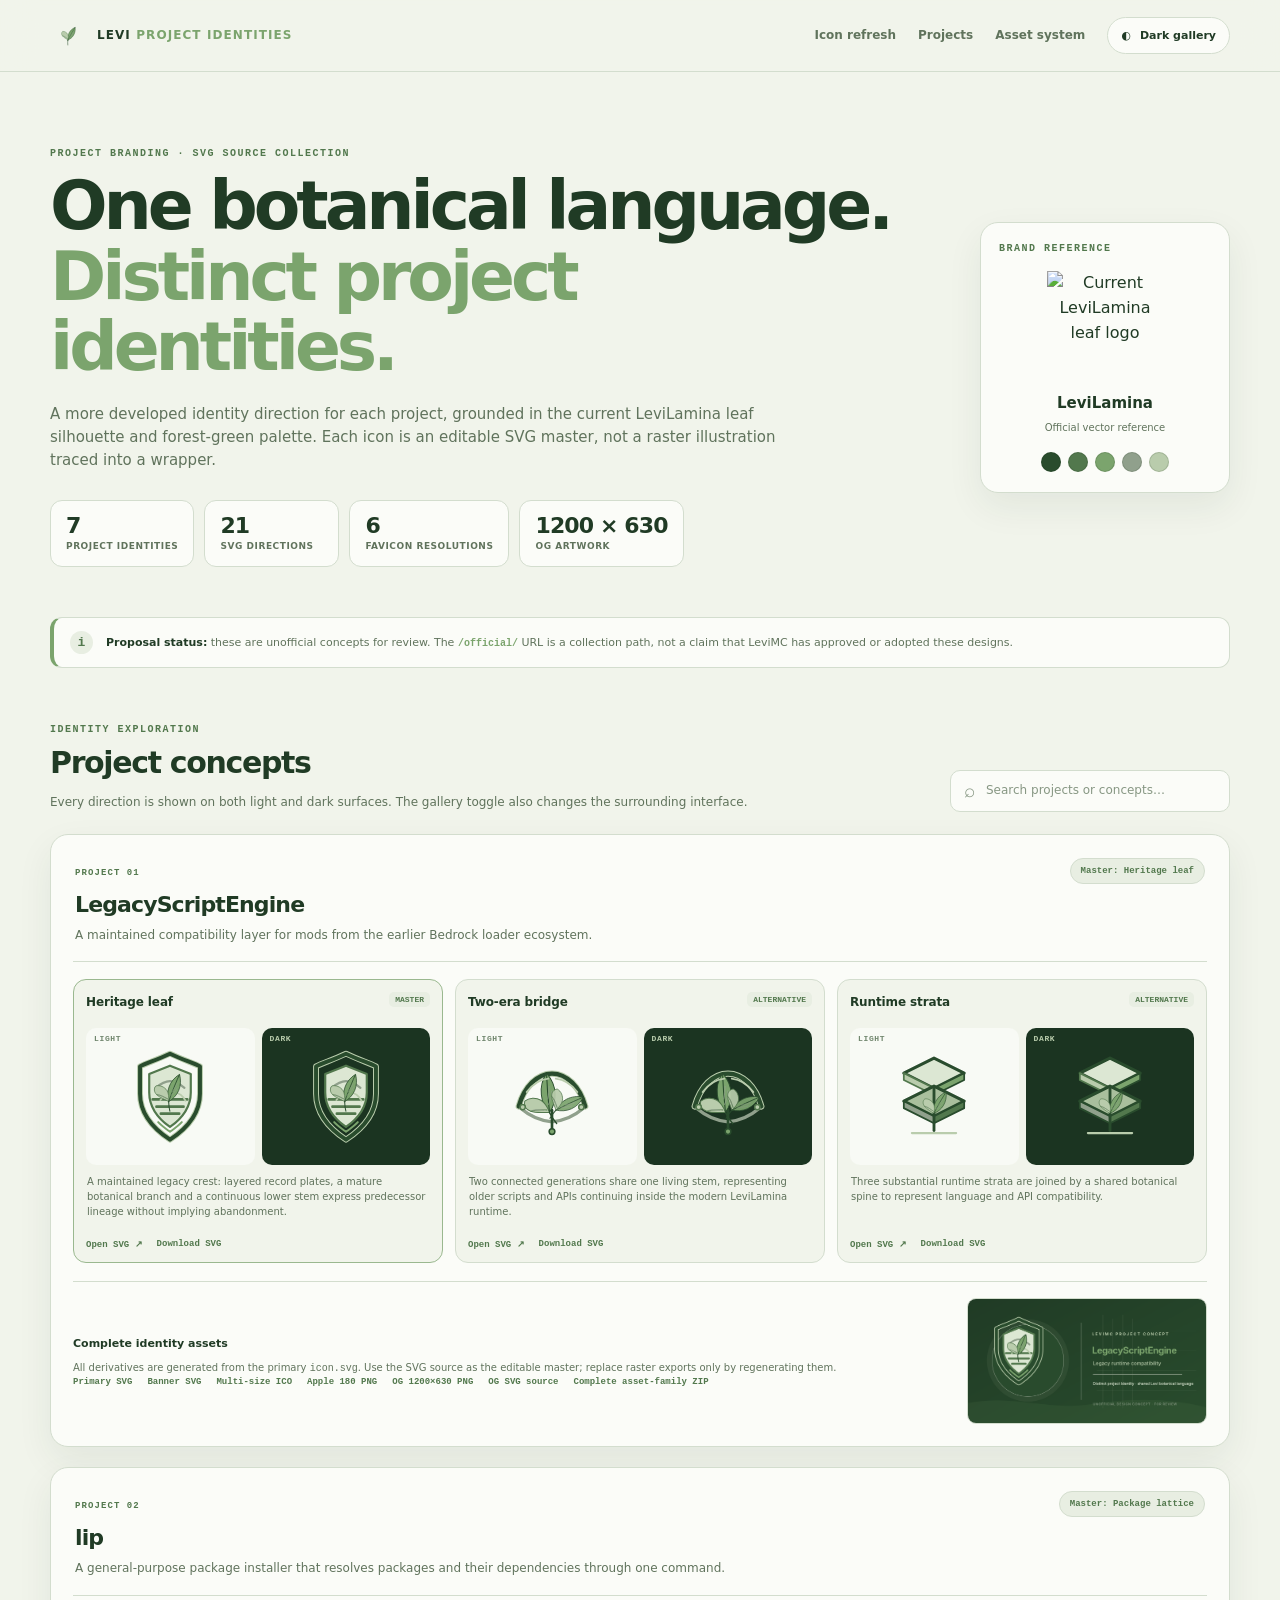
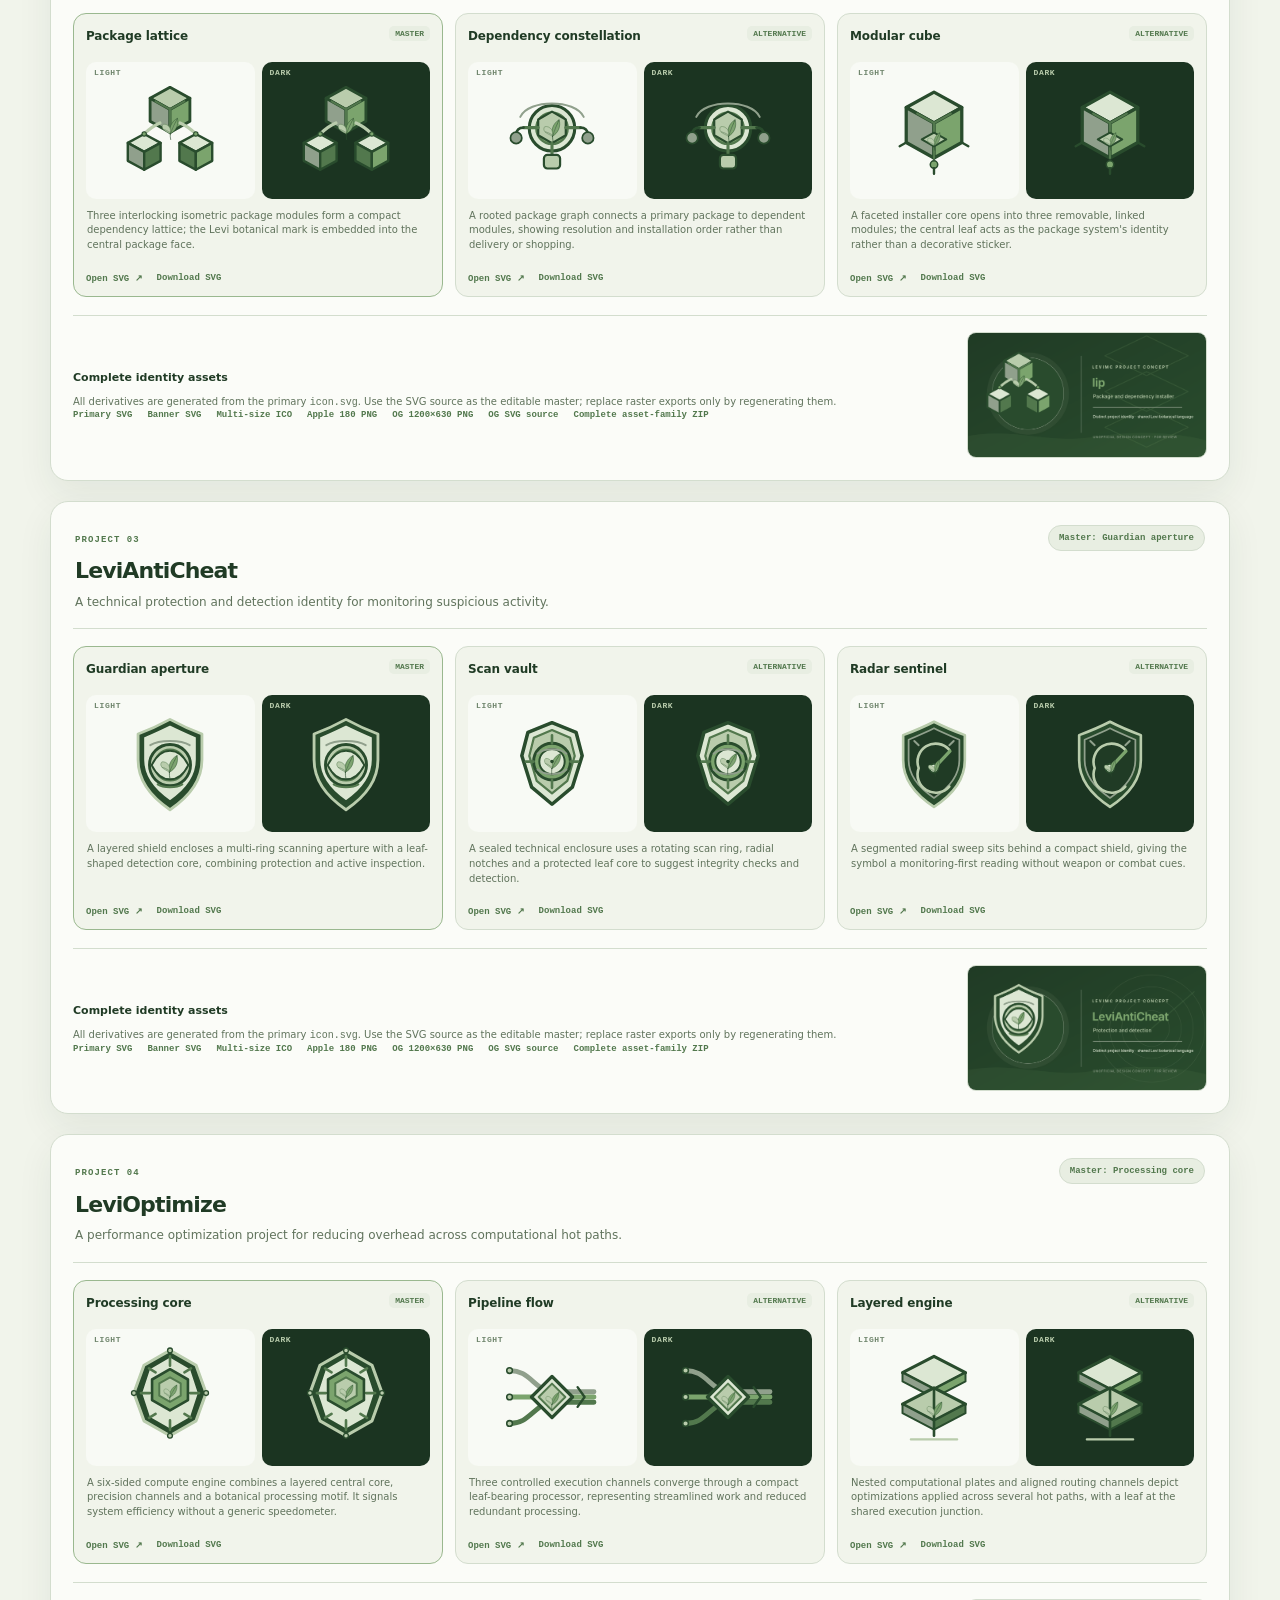
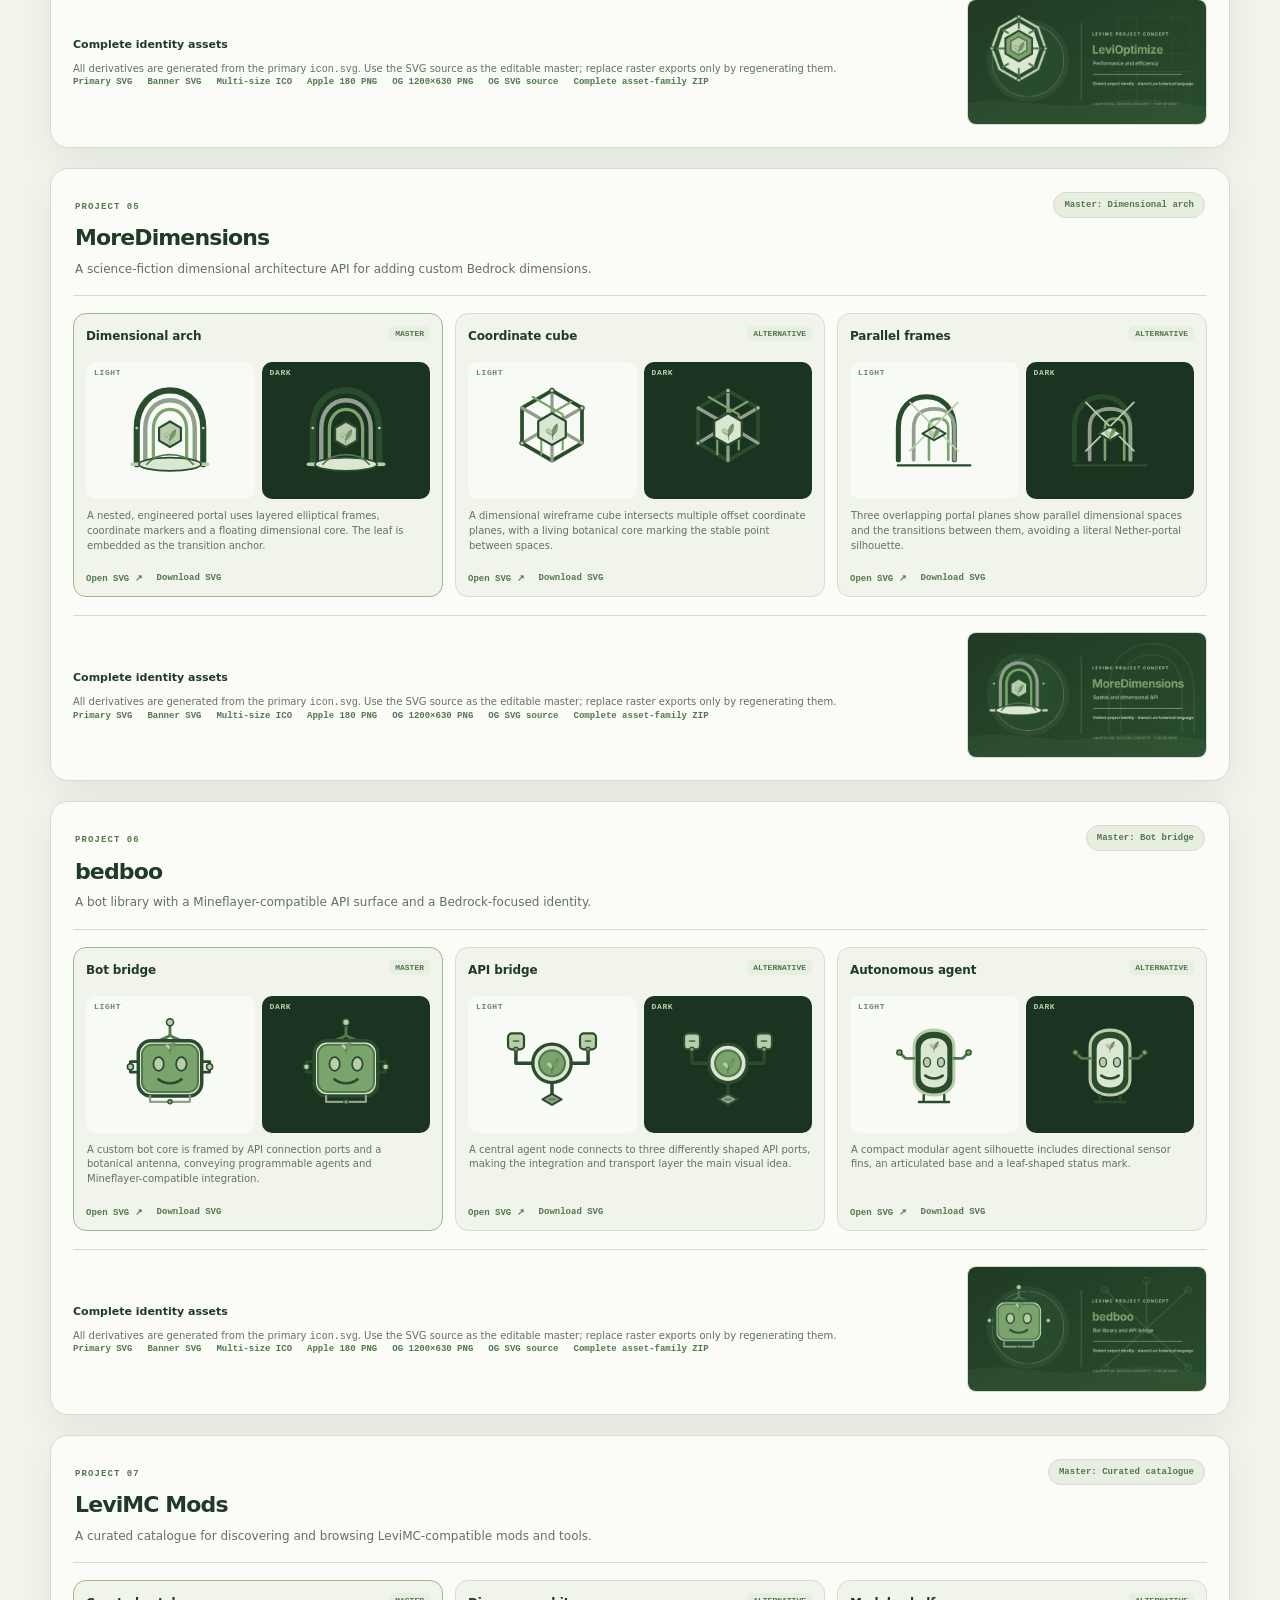
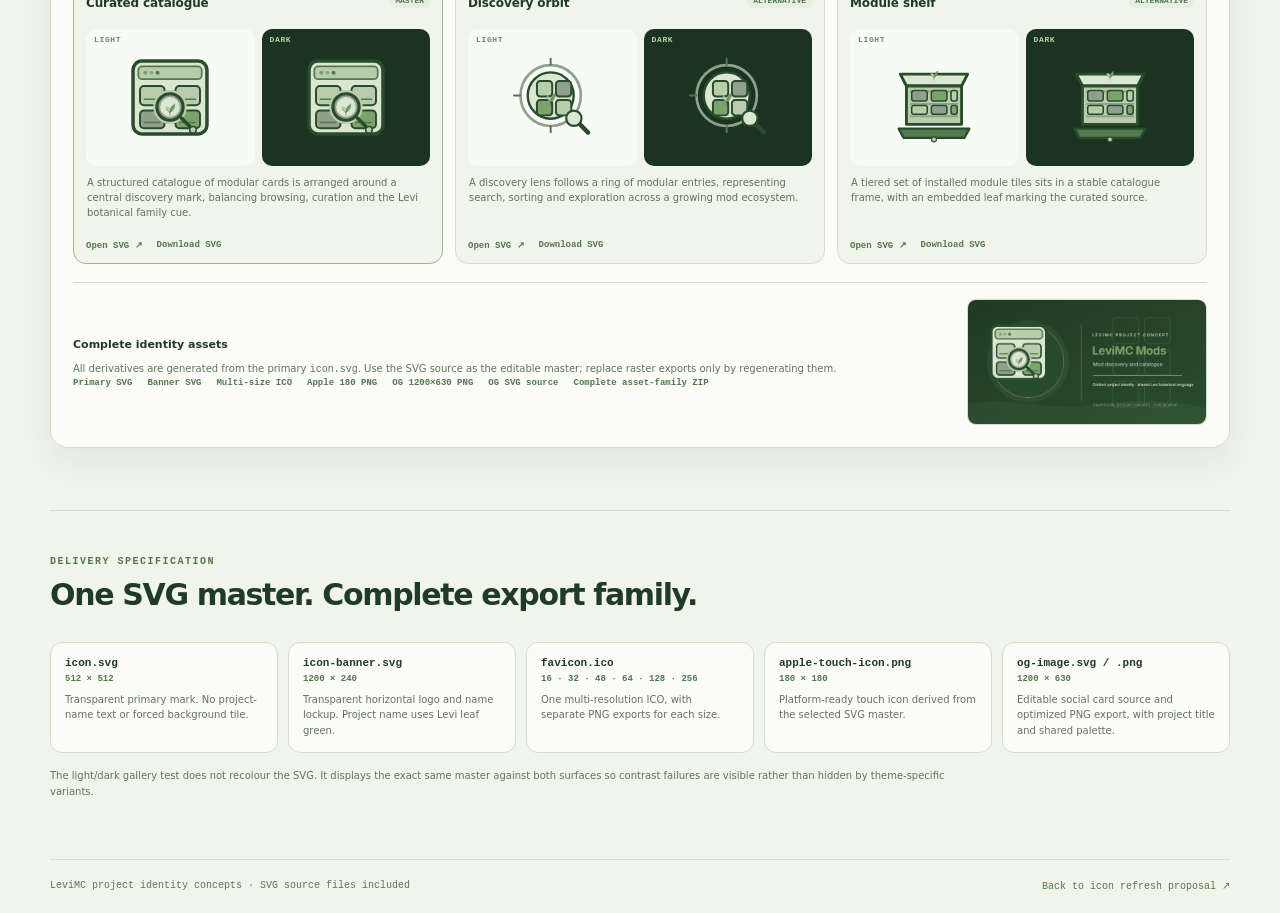
==== official/index.html @ 2d6e5cf1 "v2 Signed-off-by: indpriyanshuraj <243560345+indpriyanshuraj@users.noreply.github.com>" ====
<!doctype html>
<html lang="en" data-theme="light">
<head>
  <meta charset="utf-8">
  <meta name="viewport" content="width=device-width, initial-scale=1">
  <meta name="theme-color" content="#f1f4eb">
  <meta name="description" content="SVG identity concepts for LeviMC projects, using the LeviLamina botanical palette and paired light/dark neutrality previews.">
  <meta property="og:type" content="website">
  <meta property="og:title" content="LeviMC Project Identities — SVG Concepts">
  <meta property="og:description" content="A coherent botanical identity family for LeviMC projects, with editable SVG masters and complete icon exports.">
  <meta property="og:image" content="og-image.png">
  <meta name="twitter:card" content="summary_large_image">
  <meta name="twitter:image" content="og-image.png">
  <title>LeviMC Project Identities — SVG Concepts</title>
  <link rel="icon" href="favicon.ico" sizes="any">
  <link rel="icon" href="site-icon.svg" type="image/svg+xml">
  <link rel="apple-touch-icon" href="apple-touch-icon.png">
  <link rel="stylesheet" href="styles.css">
  <script src="app.js" defer></script>
</head>
<body>
  <header class="topbar">
    <a class="brand" href="../" aria-label="Levi icon proposal home">
      <img src="site-icon.svg" alt="" width="36" height="36">
      <span>LEVI <b>PROJECT IDENTITIES</b></span>
    </a>
    <nav aria-label="Primary navigation">
      <a href="../">Icon refresh</a>
      <a href="#projects">Projects</a>
      <a href="#assets">Asset system</a>
      <button id="theme-toggle" class="theme-toggle" type="button" aria-pressed="false">
        <span id="theme-icon" aria-hidden="true">◐</span>
        <span id="theme-label">Dark gallery</span>
      </button>
    </nav>
  </header>

  <main>
    <section class="hero wrap">
      <div class="hero-copy">
        <p class="eyebrow">PROJECT BRANDING · SVG SOURCE COLLECTION</p>
        <h1>One botanical language.<br><span>Distinct project identities.</span></h1>
        <p class="intro">A more developed identity direction for each project, grounded in the current LeviLamina leaf silhouette and forest-green palette. Each icon is an editable SVG master, not a raster illustration traced into a wrapper.</p>
        <div class="summary">
          <div><strong id="project-count">7</strong><span>project identities</span></div>
          <div><strong id="icon-count">21</strong><span>SVG directions</span></div>
          <div><strong>6</strong><span>favicon resolutions</span></div>
          <div><strong>1200 × 630</strong><span>OG artwork</span></div>
        </div>
      </div>
      <aside class="reference-card">
        <p class="eyebrow">BRAND REFERENCE</p>
        <img src="https://raw.githubusercontent.com/LiteLDev/LeviLamina/main/docs/main/contents/logo.svg" alt="Current LeviLamina leaf logo" width="116" height="116" loading="lazy">
        <strong>LeviLamina</strong>
        <span>Official vector reference</span>
        <div class="swatches" aria-label="LeviLamina colour palette">
          <i title="#294c2d" style="--swatch:#294c2d"></i>
          <i title="#52784d" style="--swatch:#52784d"></i>
          <i title="#7ba46d" style="--swatch:#7ba46d"></i>
          <i title="#90a08c" style="--swatch:#90a08c"></i>
          <i title="#b9ccac" style="--swatch:#b9ccac"></i>
        </div>
      </aside>
    </section>

    <section class="notice wrap">
      <span class="notice-mark" aria-hidden="true">i</span>
      <p><strong>Proposal status:</strong> these are unofficial concepts for review. The <code>/official/</code> URL is a collection path, not a claim that LeviMC has approved or adopted these designs.</p>
    </section>

    <section class="toolbar wrap" id="projects">
      <div>
        <p class="eyebrow">IDENTITY EXPLORATION</p>
        <h2>Project concepts</h2>
        <p class="toolbar-copy">Every direction is shown on both light and dark surfaces. The gallery toggle also changes the surrounding interface.</p>
      </div>
      <label class="search"><span aria-hidden="true">⌕</span><input id="search" type="search" placeholder="Search projects or concepts…" autocomplete="off"></label>
    </section>

    <section id="project-list" class="project-list wrap" aria-live="polite"></section>
    <p id="empty" class="empty wrap" hidden>No matching project concepts.</p>

    <section class="asset-system wrap" id="assets">
      <p class="eyebrow">DELIVERY SPECIFICATION</p>
      <h2>One SVG master. Complete export family.</h2>
      <div class="asset-grid">
        <article><strong>icon.svg</strong><span>512 × 512</span><p>Transparent primary mark. No project-name text or forced background tile.</p></article>
        <article><strong>icon-banner.svg</strong><span>1200 × 240</span><p>Transparent horizontal logo and name lockup. Project name uses Levi leaf green.</p></article>
        <article><strong>favicon.ico</strong><span>16 · 32 · 48 · 64 · 128 · 256</span><p>One multi-resolution ICO, with separate PNG exports for each size.</p></article>
        <article><strong>apple-touch-icon.png</strong><span>180 × 180</span><p>Platform-ready touch icon derived from the selected SVG master.</p></article>
        <article><strong>og-image.svg / .png</strong><span>1200 × 630</span><p>Editable social card source and optimized PNG export, with project title and shared palette.</p></article>
      </div>
      <p class="asset-note">The light/dark gallery test does not recolour the SVG. It displays the exact same master against both surfaces so contrast failures are visible rather than hidden by theme-specific variants.</p>
    </section>
  </main>

  <footer class="wrap footer">
    <span>LeviMC project identity concepts · SVG source files included</span>
    <span><a href="../">Back to icon refresh proposal ↗</a></span>
  </footer>
</body>
</html>
---- official/styles.css ----
:root {
  color-scheme: light;
  --page: #f1f4eb;
  --surface: #fbfcf8;
  --surface-2: #e8eee2;
  --ink: #203b25;
  --muted: #60735c;
  --quiet: #879783;
  --line: #d3ddce;
  --green: #52784d;
  --leaf: #7ba46d;
  --pale: #b9ccac;
  --preview-light: #f8faf5;
  --preview-dark: #1b3421;
  --shadow: 0 14px 36px rgba(32, 59, 37, .07);
  --sans: Inter, ui-sans-serif, system-ui, -apple-system, BlinkMacSystemFont, "Segoe UI", sans-serif;
  --mono: ui-monospace, SFMono-Regular, Consolas, monospace;
}
:root[data-theme="dark"] {
  color-scheme: dark;
  --page: #142619;
  --surface: #1c3322;
  --surface-2: #243d29;
  --ink: #e5eddf;
  --muted: #b0c2aa;
  --quiet: #91a48b;
  --line: #38523b;
  --green: #9eb995;
  --leaf: #9bc18b;
  --pale: #b9ccac;
  --shadow: 0 14px 36px rgba(0, 0, 0, .18);
}
* { box-sizing: border-box; }
html { scroll-behavior: smooth; }
body { margin: 0; background: var(--page); color: var(--ink); font-family: var(--sans); line-height: 1.55; transition: background .2s, color .2s; }
a { color: inherit; text-decoration: none; }
button, input { font: inherit; }
.wrap { width: min(1180px, calc(100% - 40px)); margin-inline: auto; }
.topbar { min-height: 72px; position: sticky; top: 0; z-index: 5; display: flex; justify-content: space-between; align-items: center; gap: 18px; padding: 0 max(20px, calc((100% - 1180px)/2)); border-bottom: 1px solid var(--line); background: color-mix(in srgb, var(--page) 91%, transparent); backdrop-filter: blur(16px); }
.brand { display: inline-flex; align-items: center; gap: 11px; font-size: 12px; font-weight: 850; letter-spacing: .09em; }
.brand img { display: block; object-fit: contain; }
.brand b { color: var(--leaf); }
.topbar nav { display: flex; align-items: center; gap: 22px; color: var(--muted); font-size: 12px; font-weight: 700; }
.topbar nav a:hover { color: var(--leaf); }
.theme-toggle { display: inline-flex; align-items: center; gap: 9px; border: 1px solid var(--line); border-radius: 999px; padding: 9px 13px; background: var(--surface); color: var(--ink); font-size: 11px; font-weight: 750; cursor: pointer; }
.theme-toggle:hover { border-color: var(--leaf); }
.hero { display: grid; grid-template-columns: minmax(0,1fr) 250px; align-items: center; gap: 48px; padding-top: 76px; padding-bottom: 46px; }
.eyebrow { margin: 0 0 12px; color: var(--green); font: 750 10px var(--mono); letter-spacing: .15em; text-transform: uppercase; }
.hero h1 { margin: 0; font-size: clamp(40px, 5.3vw, 68px); line-height: 1.04; letter-spacing: -.06em; font-weight: 820; }
.hero h1 span { color: var(--leaf); }
.intro { max-width: 740px; margin: 20px 0 0; color: var(--muted); font-size: 15px; }
.summary { display: flex; flex-wrap: wrap; gap: 10px; margin-top: 28px; }
.summary div { display: grid; gap: 1px; min-width: 135px; padding: 12px 15px; border: 1px solid var(--line); border-radius: 12px; background: var(--surface); }
.summary strong { font-size: 22px; line-height: 1.15; letter-spacing: -.04em; }
.summary span { color: var(--muted); font-size: 9px; text-transform: uppercase; letter-spacing: .06em; font-weight: 700; }
.reference-card { display: grid; justify-items: center; gap: 5px; padding: 20px 18px; border: 1px solid var(--line); border-radius: 18px; background: var(--surface); box-shadow: var(--shadow); text-align: center; }
.reference-card .eyebrow { justify-self: start; }
.reference-card img { width: 116px; height: 116px; object-fit: contain; }
.reference-card strong { font-size: 15px; }
.reference-card > span { color: var(--muted); font-size: 10px; }
.swatches { display: flex; gap: 7px; margin-top: 11px; }
.swatches i { width: 20px; height: 20px; display: block; border-radius: 50%; background: var(--swatch); border: 1px solid rgba(20,40,20,.15); }
.notice { display: flex; align-items: center; gap: 13px; margin-top: 4px; padding: 13px 16px; border: 1px solid var(--line); border-left: 4px solid var(--leaf); border-radius: 12px; background: var(--surface); }
.notice-mark { width: 23px; height: 23px; display: grid; place-items: center; flex: 0 0 auto; border-radius: 50%; background: var(--surface-2); color: var(--green); font: 800 13px var(--mono); }
.notice p { margin: 0; color: var(--muted); font-size: 11px; }
.notice strong { color: var(--ink); }
.notice code { color: var(--leaf); font: 700 10px var(--mono); }
.toolbar { display: flex; align-items: end; justify-content: space-between; gap: 25px; padding-top: 56px; padding-bottom: 22px; }
.toolbar .eyebrow { margin-bottom: 5px; }
.toolbar h2, .asset-system h2 { margin: 0; font-size: 30px; letter-spacing: -.045em; }
.toolbar-copy { margin: 7px 0 0; color: var(--muted); font-size: 12px; }
.search { display: flex; align-items: center; gap: 9px; min-width: 280px; height: 42px; padding: 0 13px; border: 1px solid var(--line); border-radius: 10px; background: var(--surface); color: var(--quiet); }
.search span { font-size: 19px; }
.search input { width: 100%; border: 0; outline: 0; background: transparent; color: var(--ink); font-size: 12px; }
.search input::placeholder { color: var(--quiet); }
.project-list { display: grid; gap: 20px; padding-bottom: 62px; }
.project { padding: 22px; border: 1px solid var(--line); border-radius: 18px; background: var(--surface); box-shadow: var(--shadow); }
.project-head { display: flex; justify-content: space-between; gap: 24px; align-items: flex-start; padding: 1px 2px 17px; border-bottom: 1px solid var(--line); }
.project-kicker { color: var(--green); font: 700 9px var(--mono); letter-spacing: .12em; text-transform: uppercase; }
.project h3 { margin: 5px 0 4px; font-size: 22px; letter-spacing: -.04em; }
.project-description { max-width: 760px; margin: 0; color: var(--muted); font-size: 12px; }
.recommended-label { flex: 0 0 auto; padding: 7px 10px; border: 1px solid var(--line); border-radius: 999px; background: var(--surface-2); color: var(--green); font: 700 9px var(--mono); }
.concepts { display: grid; grid-template-columns: repeat(3,minmax(0,1fr)); gap: 12px; padding-top: 17px; }
.concept { min-width: 0; padding: 12px; border: 1px solid var(--line); border-radius: 13px; background: var(--page); }
.concept.recommended { border-color: color-mix(in srgb, var(--leaf) 65%, var(--line)); }
.concept-title-row { display: flex; justify-content: space-between; gap: 8px; align-items: flex-start; min-height: 27px; }
.concept h4 { margin: 1px 0 0; font-size: 12px; letter-spacing: -.01em; }
.concept-tag { flex: 0 0 auto; padding: 3px 6px; border-radius: 5px; background: var(--surface-2); color: var(--green); font: 750 8px var(--mono); text-transform: uppercase; }
.neutrality-preview { display: grid; grid-template-columns: 1fr 1fr; gap: 7px; margin-top: 9px; }
.surface { min-height: 137px; position: relative; display: grid; place-items: center; overflow: hidden; border-radius: 10px; }
.surface img { width: min(82%, 126px); height: min(82%, 126px); object-fit: contain; }
.surface-light { background: var(--preview-light); }
.surface-dark { background: var(--preview-dark); }
.surface-label { position: absolute; left: 8px; top: 6px; font: 700 8px var(--mono); letter-spacing: .08em; }
.surface-light .surface-label { color: #70866d; }
.surface-dark .surface-label { color: #b9ccac; }
.concept p { min-height: 54px; margin: 10px 1px 0; color: var(--muted); font-size: 10px; line-height: 1.48; }
.concept-actions { display: flex; gap: 14px; margin-top: 10px; }
.concept-actions a, .asset-links a { color: var(--green); font: 700 9px var(--mono); }
.concept-actions a:hover, .asset-links a:hover { color: var(--leaf); text-decoration: underline; }
.asset-links { display: flex; flex-wrap: wrap; gap: 8px 15px; padding-top: 9px; border-top: 1px solid var(--line); margin-top: 12px; }
.project-assets { display: grid; grid-template-columns: minmax(0,1fr) 240px; gap: 16px; align-items: center; margin-top: 18px; padding-top: 16px; border-top: 1px solid var(--line); }
.project-assets h4 { margin: 0 0 8px; font-size: 11px; }
.project-assets p { margin: 0; color: var(--muted); font-size: 10px; }
.og-thumb { display: block; width: 100%; aspect-ratio: 1200 / 630; object-fit: cover; border: 1px solid var(--line); border-radius: 9px; }
.project-assets .asset-links { border: 0; margin-top: 0; padding-top: 0; }
.asset-system { padding: 45px 0 60px; border-top: 1px solid var(--line); }
.asset-system .eyebrow { margin-bottom: 5px; }
.asset-grid { display: grid; grid-template-columns: repeat(5,minmax(0,1fr)); gap: 10px; margin-top: 23px; }
.asset-grid article { padding: 14px; border: 1px solid var(--line); border-radius: 12px; background: var(--surface); }
.asset-grid strong { display: block; font: 750 11px var(--mono); }
.asset-grid span { display: block; margin-top: 5px; color: var(--green); font: 700 9px var(--mono); }
.asset-grid p { margin: 8px 0 0; color: var(--muted); font-size: 10px; }
.asset-note { max-width: 900px; margin: 15px 0 0; color: var(--muted); font-size: 10px; }
.empty { padding: 32px 0; color: var(--muted); }
.footer { display: flex; flex-wrap: wrap; justify-content: space-between; gap: 14px; padding: 20px 0 28px; border-top: 1px solid var(--line); color: var(--muted); font: 10px var(--mono); }
.footer a { color: var(--green); }
@media (max-width: 980px) { .hero { grid-template-columns: minmax(0,1fr) 210px; gap: 28px; } .asset-grid { grid-template-columns: repeat(3,minmax(0,1fr)); } }
@media (max-width: 760px) { .topbar { align-items: flex-start; padding: 10px 14px; } .topbar nav { gap: 10px; flex-wrap: wrap; justify-content: flex-end; } .topbar nav a:nth-child(1) { display: none; } .hero { grid-template-columns: 1fr; padding-top: 52px; } .reference-card { display: none; } .toolbar { align-items: flex-start; flex-direction: column; } .search { width: 100%; } .concepts { grid-template-columns: 1fr; } .surface { min-height: 145px; } .project-assets { grid-template-columns: 1fr; } .og-thumb { max-width: 360px; } .recommended-label { display: none; } }
@media (max-width: 520px) { .wrap { width: calc(100% - 26px); } .brand { font-size: 10px; } .brand img { width: 30px; height: 30px; } .topbar nav { font-size: 10px; } .theme-toggle { padding: 7px 9px; } .hero h1 { font-size: 40px; } .intro { font-size: 13px; } .summary { display: grid; grid-template-columns: 1fr 1fr; } .summary div { min-width: 0; } .toolbar h2, .asset-system h2 { font-size: 25px; } .project { padding: 13px; } .project h3 { font-size: 19px; } .asset-grid { grid-template-columns: 1fr 1fr; } }
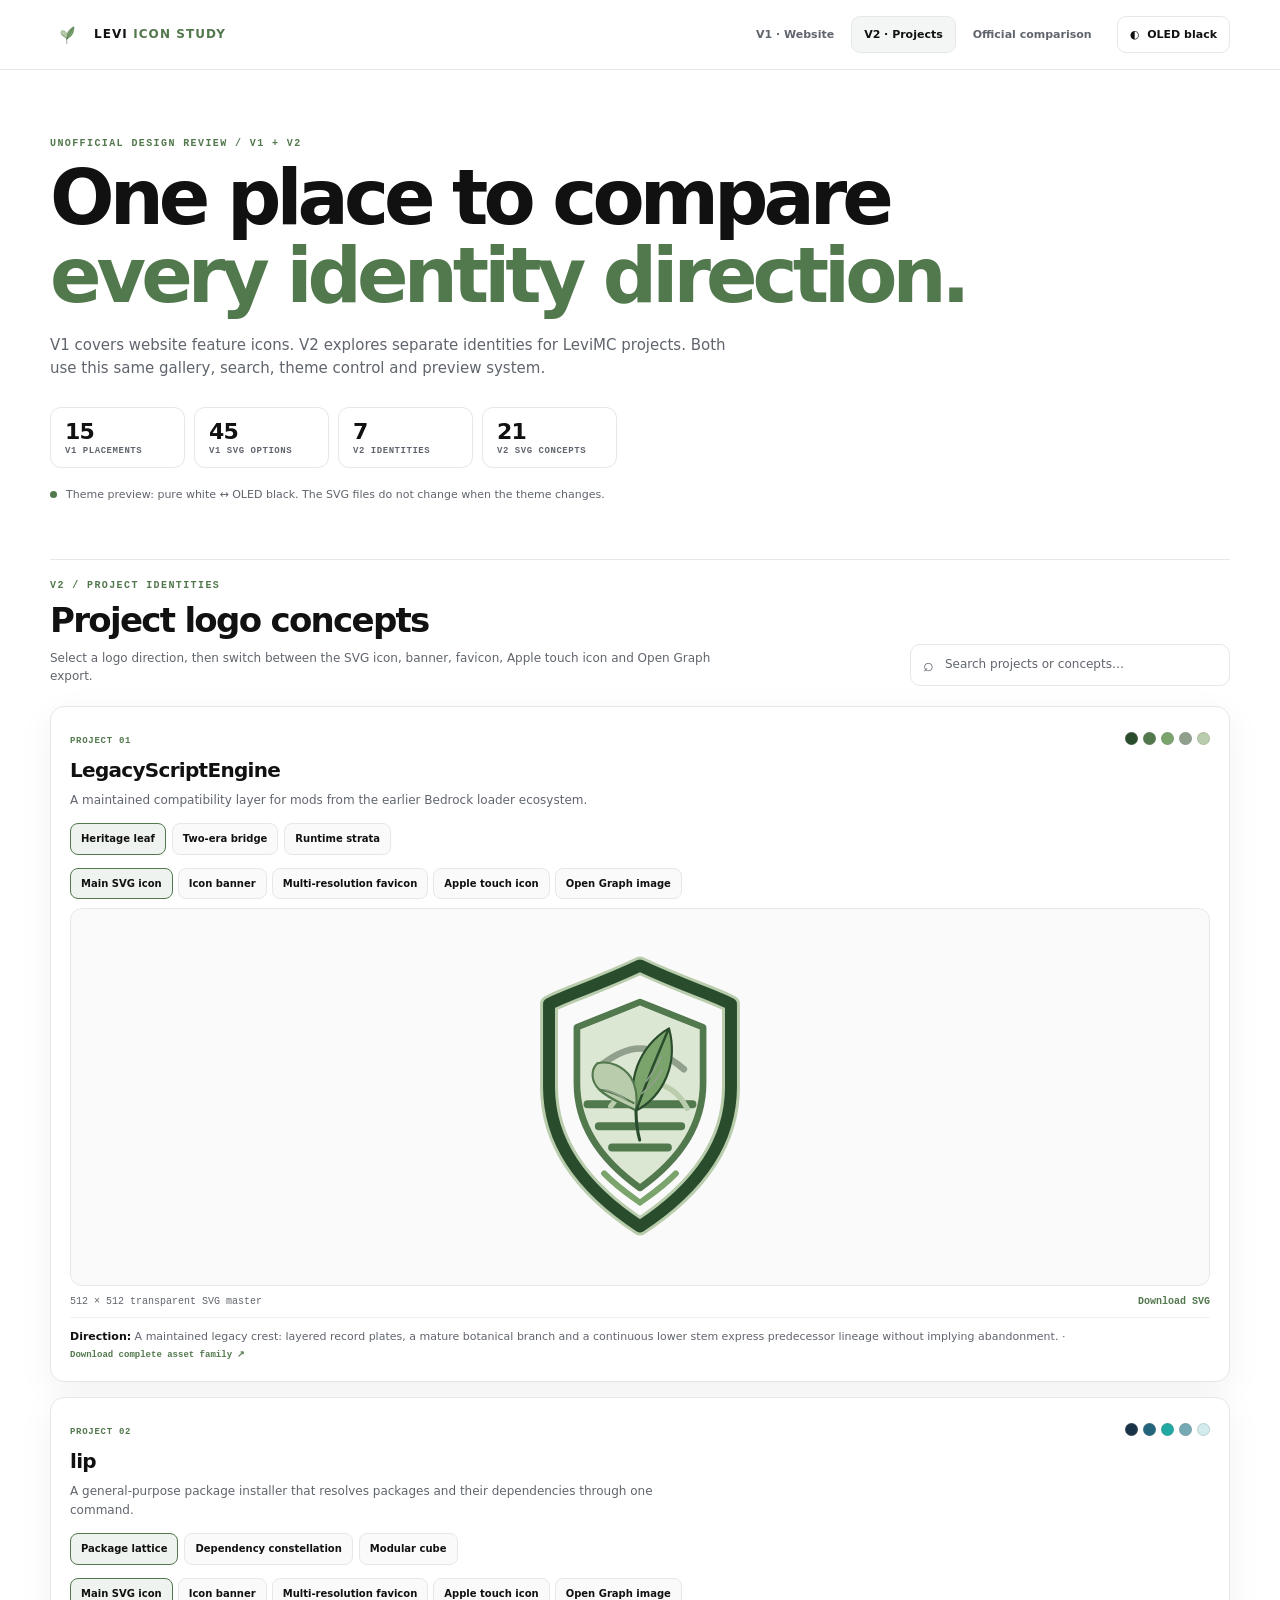
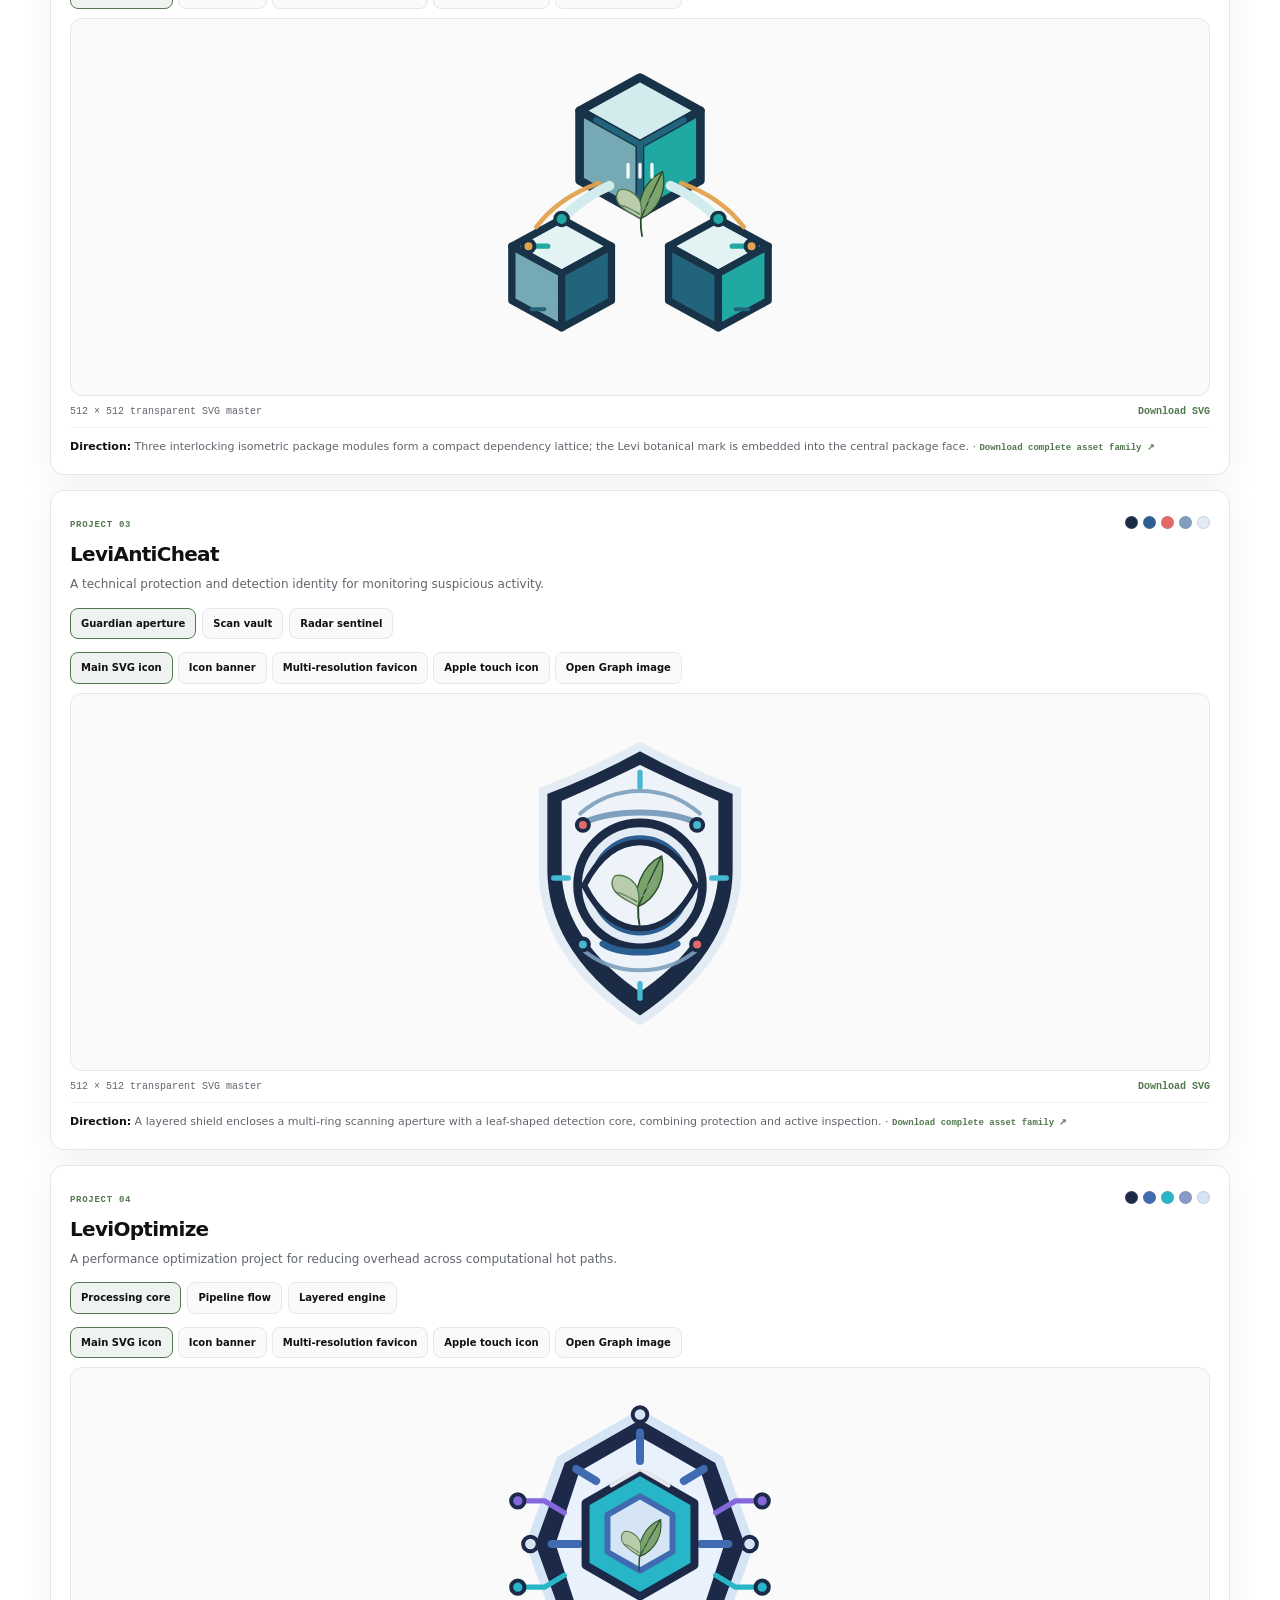
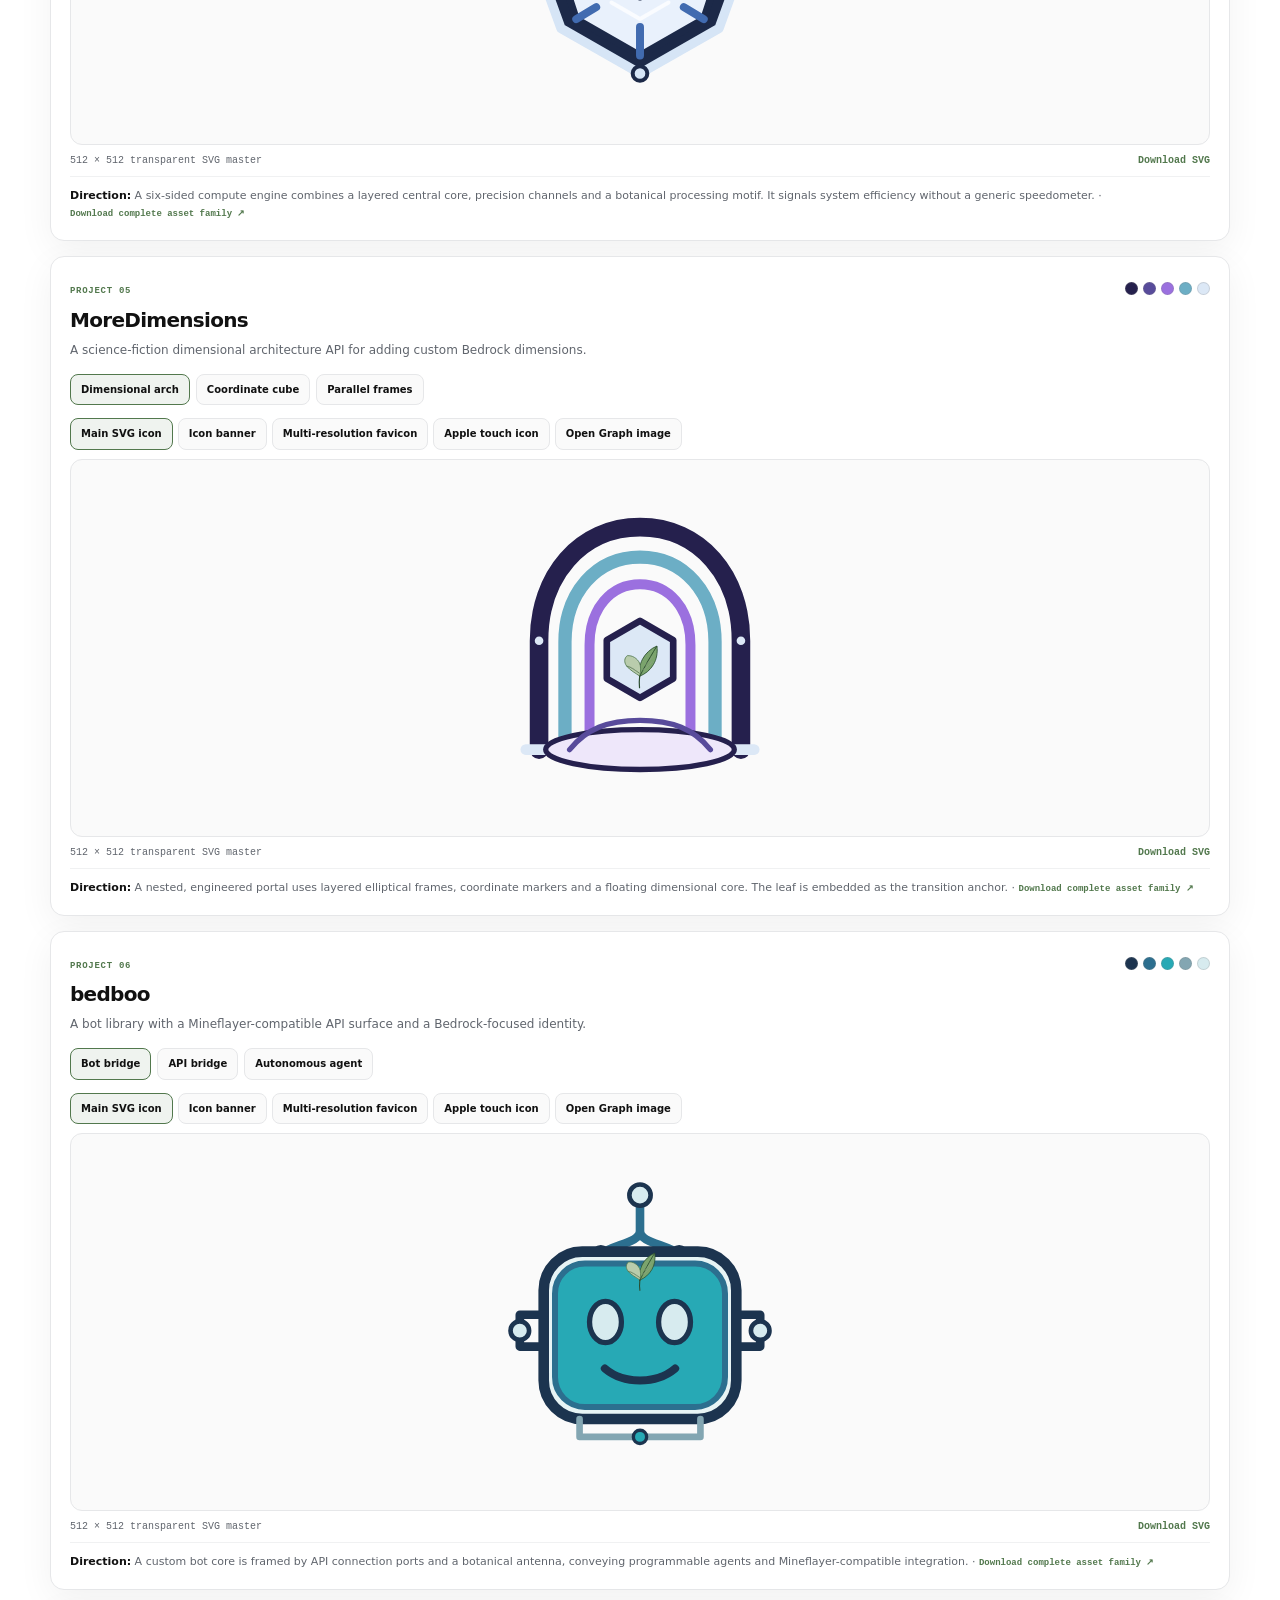
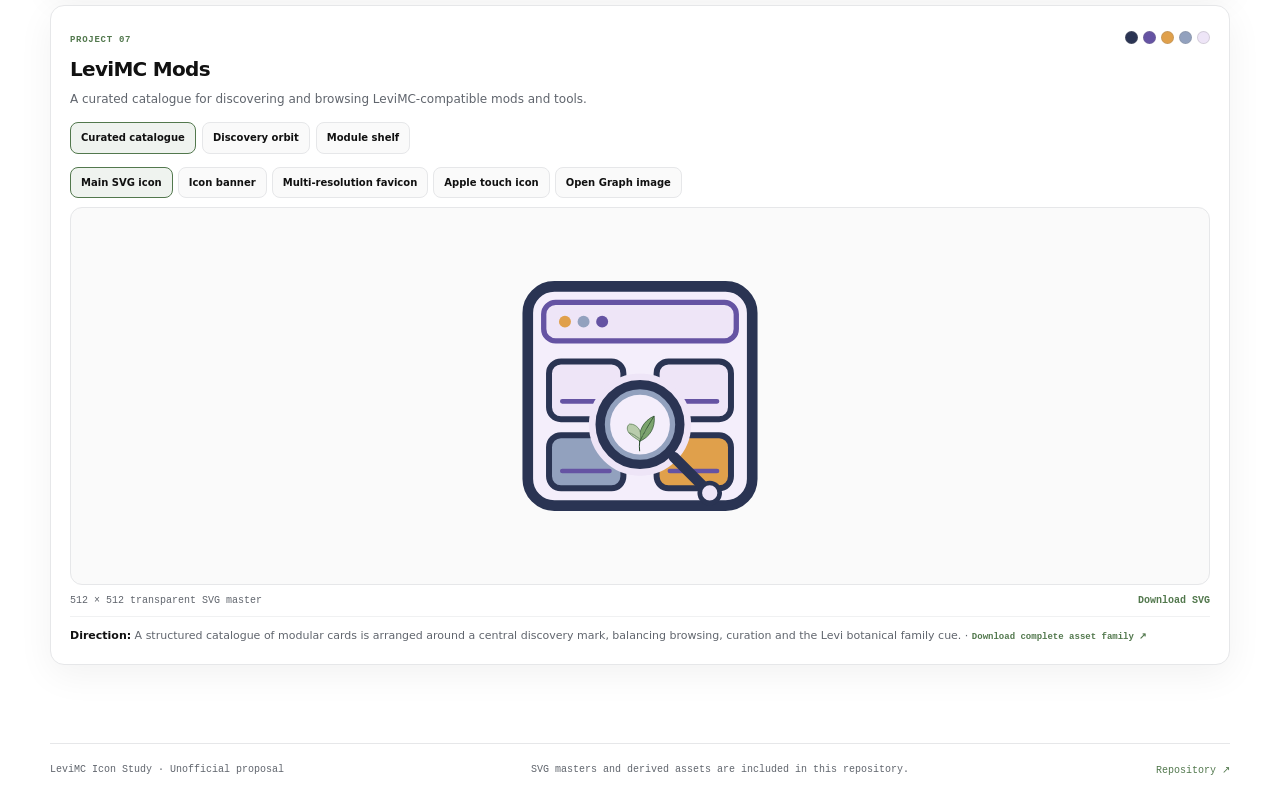
==== commit 35f027d7: "v3 Signed-off-by: indpriyanshuraj <243560345+indpriyanshuraj@users.noreply.github.com>" ====
--- a/official/index.html
+++ b/official/index.html
@@ -1,102 +1,11 @@
 <!doctype html>
-<html lang="en" data-theme="light">
+<html lang="en">
 <head>
   <meta charset="utf-8">
   <meta name="viewport" content="width=device-width, initial-scale=1">
-  <meta name="theme-color" content="#f1f4eb">
-  <meta name="description" content="SVG identity concepts for LeviMC projects, using the LeviLamina botanical palette and paired light/dark neutrality previews.">
-  <meta property="og:type" content="website">
-  <meta property="og:title" content="LeviMC Project Identities — SVG Concepts">
-  <meta property="og:description" content="A coherent botanical identity family for LeviMC projects, with editable SVG masters and complete icon exports.">
-  <meta property="og:image" content="og-image.png">
-  <meta name="twitter:card" content="summary_large_image">
-  <meta name="twitter:image" content="og-image.png">
-  <title>LeviMC Project Identities — SVG Concepts</title>
-  <link rel="icon" href="favicon.ico" sizes="any">
-  <link rel="icon" href="site-icon.svg" type="image/svg+xml">
-  <link rel="apple-touch-icon" href="apple-touch-icon.png">
-  <link rel="stylesheet" href="styles.css">
-  <script src="app.js" defer></script>
+  <meta http-equiv="refresh" content="0; url=../index.html#projects">
+  <title>LeviMC Project Identity Concepts</title>
+  <script>window.location.replace('../index.html#projects');</script>
 </head>
-<body>
-  <header class="topbar">
-    <a class="brand" href="../" aria-label="Levi icon proposal home">
-      <img src="site-icon.svg" alt="" width="36" height="36">
-      <span>LEVI <b>PROJECT IDENTITIES</b></span>
-    </a>
-    <nav aria-label="Primary navigation">
-      <a href="../">Icon refresh</a>
-      <a href="#projects">Projects</a>
-      <a href="#assets">Asset system</a>
-      <button id="theme-toggle" class="theme-toggle" type="button" aria-pressed="false">
-        <span id="theme-icon" aria-hidden="true">◐</span>
-        <span id="theme-label">Dark gallery</span>
-      </button>
-    </nav>
-  </header>
-
-  <main>
-    <section class="hero wrap">
-      <div class="hero-copy">
-        <p class="eyebrow">PROJECT BRANDING · SVG SOURCE COLLECTION</p>
-        <h1>One botanical language.<br><span>Distinct project identities.</span></h1>
-        <p class="intro">A more developed identity direction for each project, grounded in the current LeviLamina leaf silhouette and forest-green palette. Each icon is an editable SVG master, not a raster illustration traced into a wrapper.</p>
-        <div class="summary">
-          <div><strong id="project-count">7</strong><span>project identities</span></div>
-          <div><strong id="icon-count">21</strong><span>SVG directions</span></div>
-          <div><strong>6</strong><span>favicon resolutions</span></div>
-          <div><strong>1200 × 630</strong><span>OG artwork</span></div>
-        </div>
-      </div>
-      <aside class="reference-card">
-        <p class="eyebrow">BRAND REFERENCE</p>
-        <img src="https://raw.githubusercontent.com/LiteLDev/LeviLamina/main/docs/main/contents/logo.svg" alt="Current LeviLamina leaf logo" width="116" height="116" loading="lazy">
-        <strong>LeviLamina</strong>
-        <span>Official vector reference</span>
-        <div class="swatches" aria-label="LeviLamina colour palette">
-          <i title="#294c2d" style="--swatch:#294c2d"></i>
-          <i title="#52784d" style="--swatch:#52784d"></i>
-          <i title="#7ba46d" style="--swatch:#7ba46d"></i>
-          <i title="#90a08c" style="--swatch:#90a08c"></i>
-          <i title="#b9ccac" style="--swatch:#b9ccac"></i>
-        </div>
-      </aside>
-    </section>
-
-    <section class="notice wrap">
-      <span class="notice-mark" aria-hidden="true">i</span>
-      <p><strong>Proposal status:</strong> these are unofficial concepts for review. The <code>/official/</code> URL is a collection path, not a claim that LeviMC has approved or adopted these designs.</p>
-    </section>
-
-    <section class="toolbar wrap" id="projects">
-      <div>
-        <p class="eyebrow">IDENTITY EXPLORATION</p>
-        <h2>Project concepts</h2>
-        <p class="toolbar-copy">Every direction is shown on both light and dark surfaces. The gallery toggle also changes the surrounding interface.</p>
-      </div>
-      <label class="search"><span aria-hidden="true">⌕</span><input id="search" type="search" placeholder="Search projects or concepts…" autocomplete="off"></label>
-    </section>
-
-    <section id="project-list" class="project-list wrap" aria-live="polite"></section>
-    <p id="empty" class="empty wrap" hidden>No matching project concepts.</p>
-
-    <section class="asset-system wrap" id="assets">
-      <p class="eyebrow">DELIVERY SPECIFICATION</p>
-      <h2>One SVG master. Complete export family.</h2>
-      <div class="asset-grid">
-        <article><strong>icon.svg</strong><span>512 × 512</span><p>Transparent primary mark. No project-name text or forced background tile.</p></article>
-        <article><strong>icon-banner.svg</strong><span>1200 × 240</span><p>Transparent horizontal logo and name lockup. Project name uses Levi leaf green.</p></article>
-        <article><strong>favicon.ico</strong><span>16 · 32 · 48 · 64 · 128 · 256</span><p>One multi-resolution ICO, with separate PNG exports for each size.</p></article>
-        <article><strong>apple-touch-icon.png</strong><span>180 × 180</span><p>Platform-ready touch icon derived from the selected SVG master.</p></article>
-        <article><strong>og-image.svg / .png</strong><span>1200 × 630</span><p>Editable social card source and optimized PNG export, with project title and shared palette.</p></article>
-      </div>
-      <p class="asset-note">The light/dark gallery test does not recolour the SVG. It displays the exact same master against both surfaces so contrast failures are visible rather than hidden by theme-specific variants.</p>
-    </section>
-  </main>
-
-  <footer class="wrap footer">
-    <span>LeviMC project identity concepts · SVG source files included</span>
-    <span><a href="../">Back to icon refresh proposal ↗</a></span>
-  </footer>
-</body>
+<body><p>Opening the shared gallery: <a href="../index.html#projects">V2 project identities</a>.</p></body>
 </html>
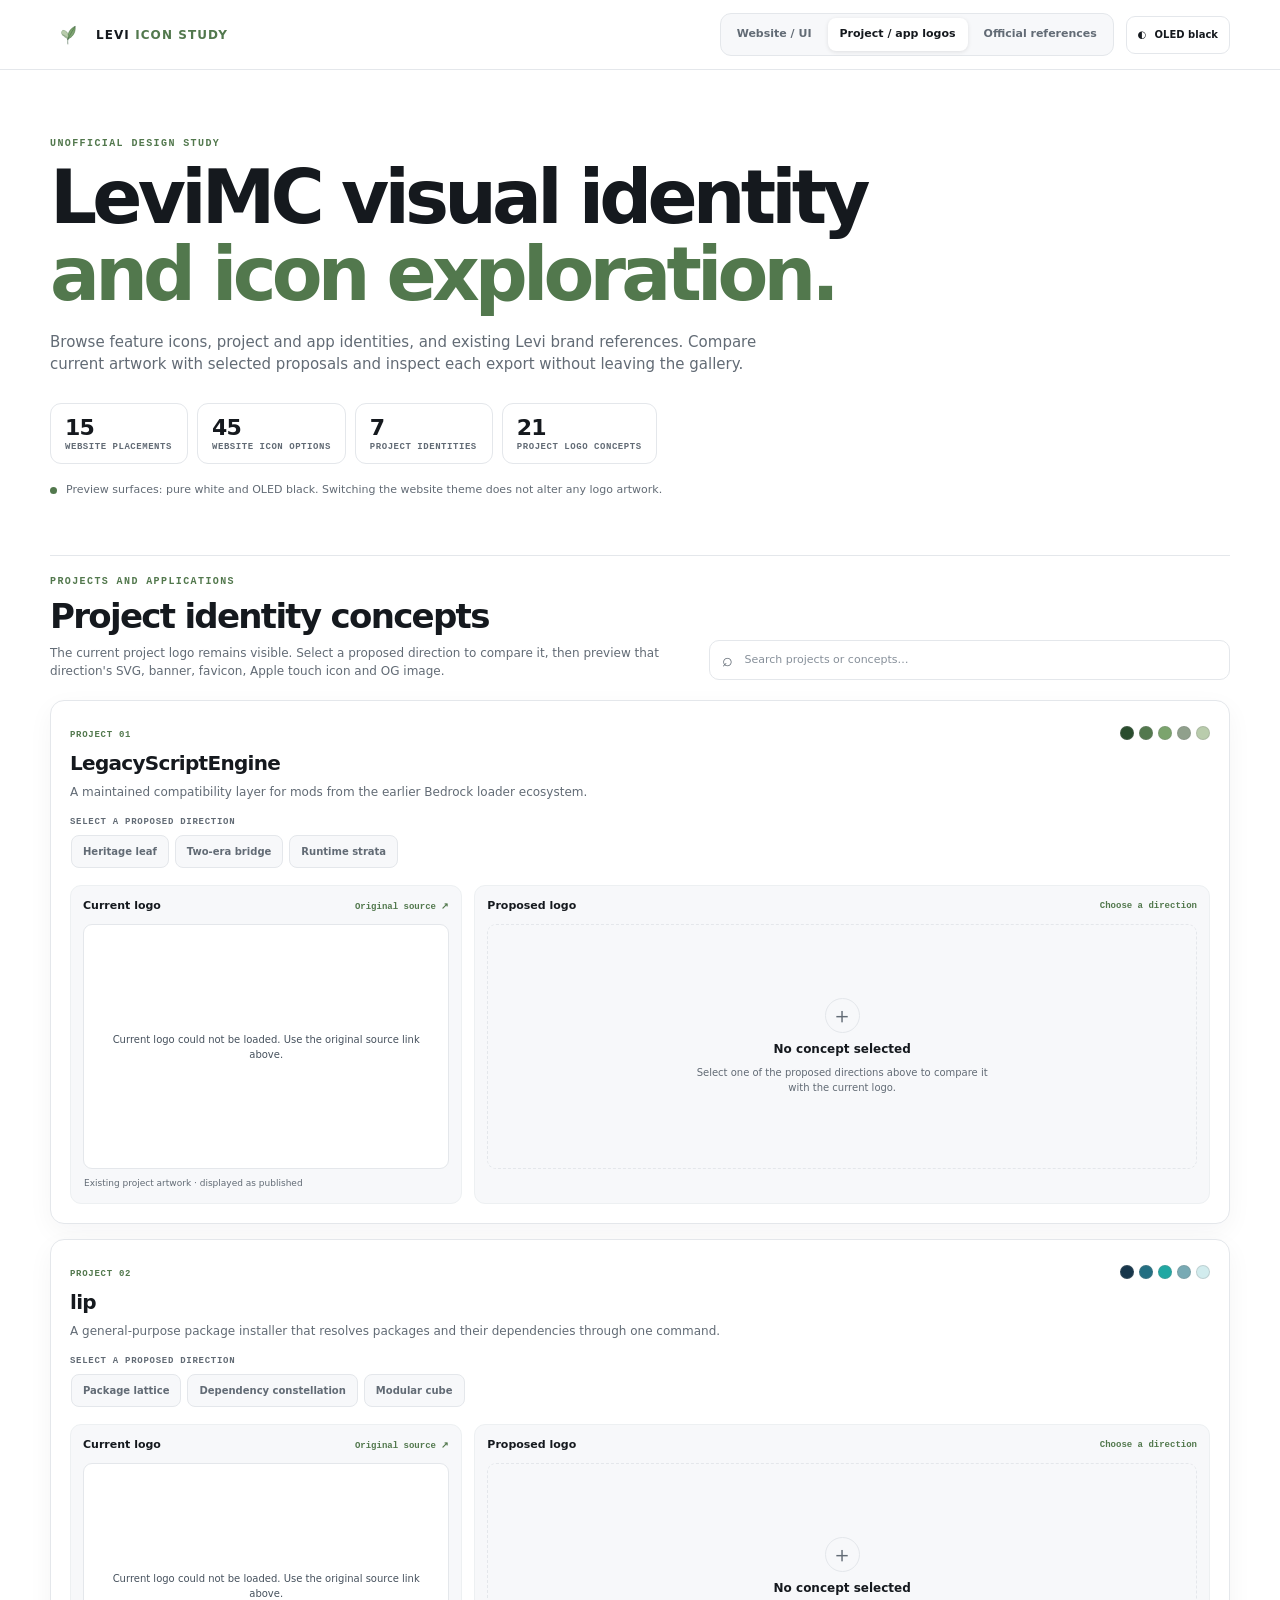
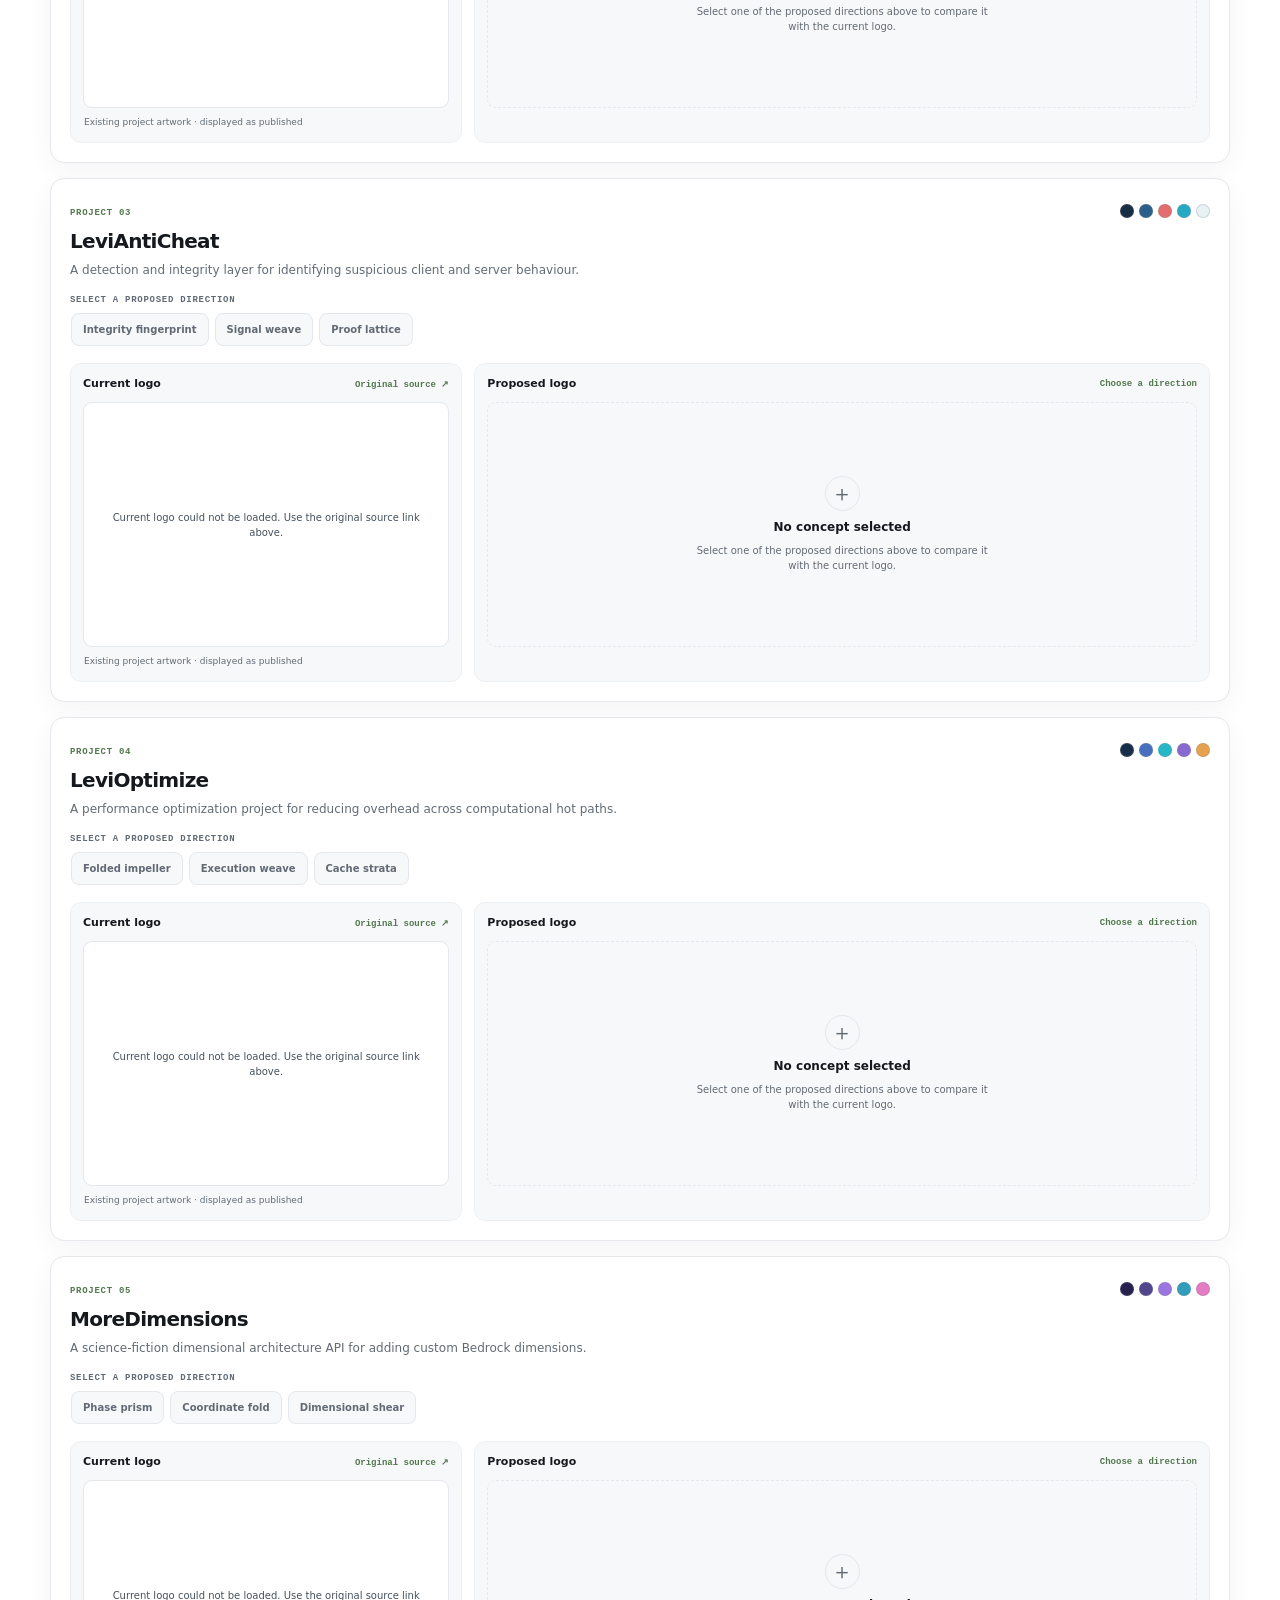
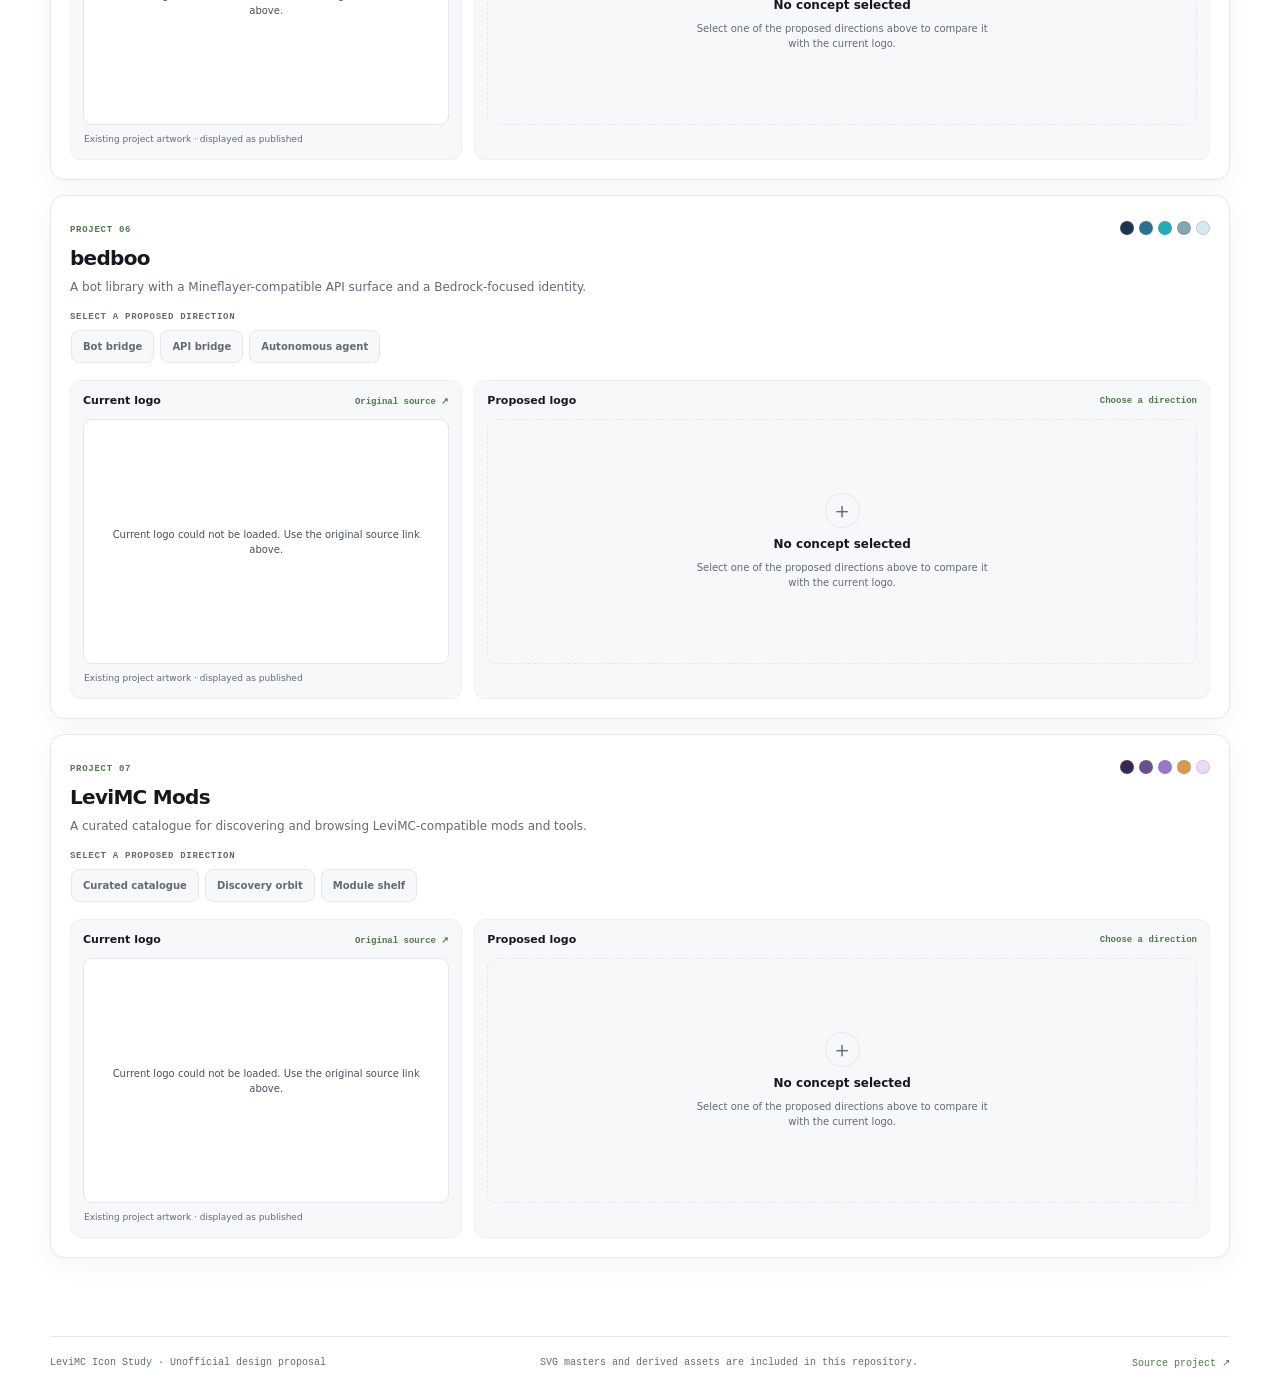
==== commit 7c2d5cdf: "v4 Signed-off-by: indpriyanshuraj <243560345+indpriyanshuraj@users.noreply.github.com>" ====
--- a/official/index.html
+++ b/official/index.html
@@ -3,9 +3,12 @@
 <head>
   <meta charset="utf-8">
   <meta name="viewport" content="width=device-width, initial-scale=1">
-  <meta http-equiv="refresh" content="0; url=../index.html#projects">
-  <title>LeviMC Project Identity Concepts</title>
-  <script>window.location.replace('../index.html#projects');</script>
+  <meta http-equiv="refresh" content="0; url=../#projects">
+  <link rel="canonical" href="../#projects">
+  <title>Project logos — LeviMC Icon Study</title>
+  <script>window.location.replace('../#projects');</script>
 </head>
-<body><p>Opening the shared gallery: <a href="../index.html#projects">V2 project identities</a>.</p></body>
+<body>
+  <p>Opening the project and application logo gallery. <a href="../#projects">Continue to project logos</a>.</p>
+</body>
 </html>
